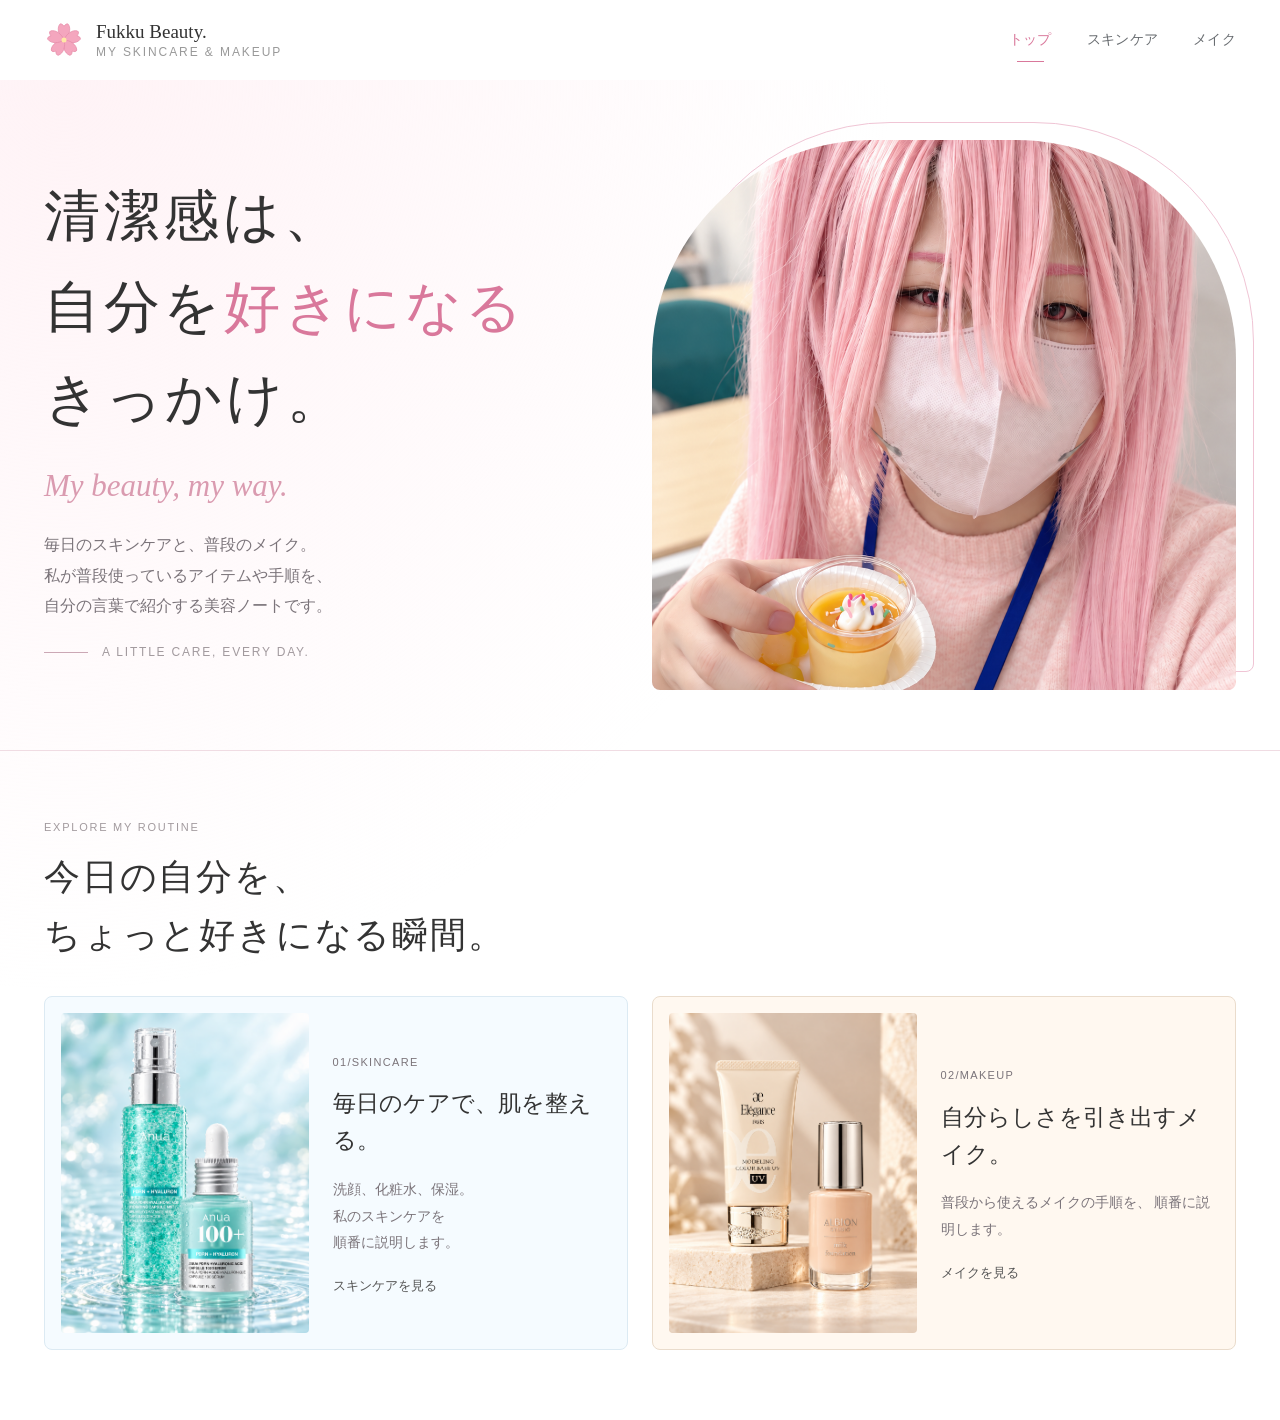
==== index.html @ 53acf256 "00" ====
<!DOCTYPE html>
<html lang="ja">
<head>
    <meta charset="UTF-8">
    <meta name="viewport" content="width=device-width, initial-scale=1.0">
    <link rel="stylesheet" href="css/style.css">
    <title>ふっくーのメイク・スキンケア</title>
</head>
<body>
    <header>
        <a href="index.html" class="site-logo">
            <img src="images/icon/sakura-mark.svg" alt="ふっくーのメイク・スキンケア" class="site-icon">
            <span class="site-text">
                <span class="site-logo__title">Fukku Beauty.</span>
                <span class="site-logo__subtitle">MY SKINCARE &amp; MAKEUP</span>
            </span>
        </a>

        <nav class="header-nav">
            <a href="index.html" class="Top is-active" aria-current="page">トップ</a>
            <a href="skinCare.html" class="skinCare">スキンケア</a>
            <a href="makeUp.html" class="makeUp">メイク</a>
        </nav>
    </header>

    <main>
        <div class="intro-area">
            <section class="intro">
                <div class="intro-text">
                    <h1 class="intro-title">清潔感は、<br>
                        自分を<span class="pink">好きになる</span><br>
                        きっかけ。
                    </h1>

                    <p class="intro-subtitle">My beauty, my way.</p>

                    <p class="intro-description">毎日のスキンケアと、普段のメイク。<br>
                        私が普段使っているアイテムや手順を、<br>
                        自分の言葉で紹介する美容ノートです。
                    </p>

                    <p class="intro-caption">A LITTLE CARE, EVERY DAY.</p>
                </div>

                <div class="intro-photo">
                    <img src="images/sakuramiku.png" alt="桜ミクの自撮り写真" class="sakuramiku">
                </div>
            </section>
        </div>

        <section class="routine">
            <p class="routine-label">EXPLORE MY ROUTINE</p>
            <h2 class="routine-title">今日の自分を、<br>ちょっと好きになる瞬間。</h2>
            <div class="routine-cards">
                <a href="skinCare.html" class="routine-skinCare">
                    <img src="images/アヌアのミストと美容液.png" alt="アヌアのミストと美容液" class="skinCare_img">

                    <div class="routine-card-text">
                        <p>01/SKINCARE</p>
                        <h3> 毎日のケアで、肌を整える。</h3>
                        <p>洗顔、化粧水、保湿。<br>
                            私のスキンケアを<br>
                            順番に説明します。
                        </p>
                        <span>スキンケアを見る</span>
                    </div>
                </a>

                <a href="makeUp.html" class="routine-makeUp">
                    <img src="images/エレガンスとアルビオンのベースメイク撮影.png" alt="メイク道具" class="makeUp_img">

                    <div class="routine-card-text">
                        <p>02/MAKEUP</p>

                        <h3>自分らしさを引き出すメイク。</h3>
                        <p>普段から使えるメイクの手順を、
                            順番に説明します。
                        </p>
                        <span>メイクを見る</span>
                    </div>
                </a>
            </div>
        </section>
    </main>
</body>
</html>
---- css/style.css ----
* {
    box-sizing: border-box; /* 幅にpaddingと枠線を含める */
}

body {
    margin: 0; /* ブラウザ標準の外側の余白を消す */
}


/*======================================================================
色指定
========================================================================*/
.pink{
    color: #d9789b;
}





/*======================================================================
ヘッダー
=====================================================================*/

.site-icon{
    width: 40px;
    height: 40px;
    flex-shrink: 0;/*横幅が足りなくても、この要素を縮めない*/
}

.site-logo{
    display: flex;
    align-items: center;/*上下の中央をそろえる*/
    gap: 12px;
    text-decoration: none;
}

.site-text {
    display: flex;
    flex-direction: column;/*文字を縦に並べる*/
    gap: 1px;
    line-height: 1.24;
}

.site-logo__title{
    font-family: Georgia,serif;
    font-size: 19px;
    font-weight: 500;
    color: #333;
}

.site-logo__subtitle{
    font-family: Arial, sans-serif;
    font-size: 12px;
    letter-spacing: 0.16em;/*文字間隔を広げる*/
    color: #999;
}

header{
    display: flex;
    justify-content: space-between;/*ロゴとナビを左右に分ける*/
    align-items: center;
    margin: 0 auto;
    height: 80px;
    padding: 0 44px;
}

.header-nav {
    display: flex;
    align-items: center;
    gap: 35px;
}

.header-nav a {
    font-family: "Yu Gothic", Meiryo, sans-serif;
    font-size: 14px;
    line-height: 1.8;
    letter-spacing: 0.02em;
    font-weight: 400;
    text-decoration: none;
    color: #686c70;
    padding: 10px 0;
    position: relative;
    border-bottom: none;
} 

.header-nav a.is-active {/* 今いるページだけ、線をピンクにする */
    color: #d9789b;
}

.header-nav a.is-active::after {/*HTMLにタグを追加せず装飾を作る仕組み。左右を18%ずつ空けるので、リンク幅の64%の短い下線になる*/
    content: "";
    position: absolute;
    bottom: 1px;
    left: 18%;
    right: 18%;
    height: 1px;
    background: #d9789b;
}

header,
.intro {
    max-width: 1298px;
    margin: 0 auto;
}
/*================================================================
メイン
===============================================================*/

main {
    background: radial-gradient(
        ellipse at 5% 0%,
        #fff3f6,
        transparent 48%
    ), #fff;
}

.intro{
    display: flex;
    align-items: center;
    gap: 48px;
    margin: 0 auto;/*全体を左右中央へ*/
    padding: 60px 44px;
}

.intro-text{
    flex: 1;/*文章の箱に、写真と間隔を除いた残りの幅を使わせる*/
}

.intro-title {
    font-family: "游明朝", "Yu Mincho", serif;
    font-weight: 500;
    font-size: 56px;
    line-height: 1.63;
    letter-spacing: 0.065em;
    color: #333;
    margin: 0 0 24px;
}

.intro-subtitle{
    font-family:Georgia,serif;
    font-style: italic;
    font-size: 31px;
    color: #da9bb0;
    margin: 0 0 20px;
}

.intro-description{
    font-family: "游ゴシック", "Meiryo", sans-serif;
    font-size: 16px;
    line-height: 1.9;
    color: #7b747a;
    margin: 26px 0 0;
}

.intro-caption{
    display: flex;
    font-family: "游ゴシック", "Meiryo", sans-serif;
    font-size: 12px;
    letter-spacing: 0.15em;
    color: #a29a9e;
    margin: 24px 0 0;
    align-items: center;
    gap: 14px;
}

.intro-caption::before {/*線と文字をFlexで横に並べて、中央をそろえる*/
    content: "";
    width: 44px;
    height: 1px;
    background: #cba8b5;
    flex-shrink: 0;
}

.intro-photo {
    width: 49%;
    position: relative;
}

.sakuramiku {
    display: block;
    width: 100%;
    height: 550px;
    position: relative;
    object-fit: cover;
    border-radius: 220px 220px 8px 8px;
    z-index: 1;
}

.intro-photo::before {
    content: "";
    position: absolute;
    inset: 0;
    border: 1px solid #f0c5d5;
    border-radius: 220px 220px 8px 8px;
    transform: translate(18px, -18px);
    pointer-events: none;
    z-index: 0;
}

.intro-area {
    border-bottom: 1px solid #f0dce3;
}

/*================================================================
ルーティン
===============================================================*/

.routine-label {
    font-family: Arial, sans-serif;
    font-size: 11px;
    letter-spacing: 0.16em;
    color: #a29a9e;
    margin: 0 0 16px;
}

.routine-title {
    font-family: "游明朝", "Yu Mincho", serif;
    font-size: 36px;
    font-weight: 500;
    line-height: 1.6;
    letter-spacing: 0.05em;
    color: #333;
    margin: 0 0 32px;
}

.routine {
    max-width: 1298px;
    margin: 0 auto;
    padding: 70px 44px;
}

/* 共通の形 */
.routine-skinCare,
.routine-makeUp {
    display: flex;
    align-items: center;
    gap: 24px;
    padding: 16px;
    border: 1px solid;
    border-radius: 8px;
    text-decoration: none;
    color: #333;
}

/* スキンケアの色 */
.routine-skinCare {
    background: #f5fbff;
    border-color: #dceaf3;
}

/* メイクの色 */
.routine-makeUp {
    background: #fff8f0;
    border-color: #eadccc;
}

.skinCare_img ,.makeUp_img {
    display: block;
    width: 45%;
    height: 320px;
    object-fit: cover;
    border-radius: 4px;
}

.routine-card-text {
    flex: 1;
}

.routine-cards {/* 2つのカードを横に並べる */
    display: flex;
    gap: 24px;
}

.routine-cards > a {/* 2つのカードに同じ割合で幅を分けて、必要なら小さく縮められるようにする */
    flex: 1;
    min-width: 0;
}

.routine-card-text{
    font-family: "Yu Gothic", Meiryo, sans-serif;
}

.routine-card-text p {
    font-size: 14px;
    line-height: 1.9;
    color: #7b747a;
    margin: 0 0 20px;
}

/* 01/SKINCARE・02/MAKEUP */
.routine-card-text p:first-child {/*:first-child親の最初の子要素であること*/
    font-size: 11px;
    letter-spacing: 0.12em;
    margin-bottom: 14px;
}

.routine-card-text h3 {
    font-family: "游明朝", "Yu Mincho", serif;
    font-size: 23px;
    font-weight: 500;
    line-height: 1.6;
    margin: 0 0 16px;
}

.routine-card-text span {
    font-size: 13px;
    color: #555;
}
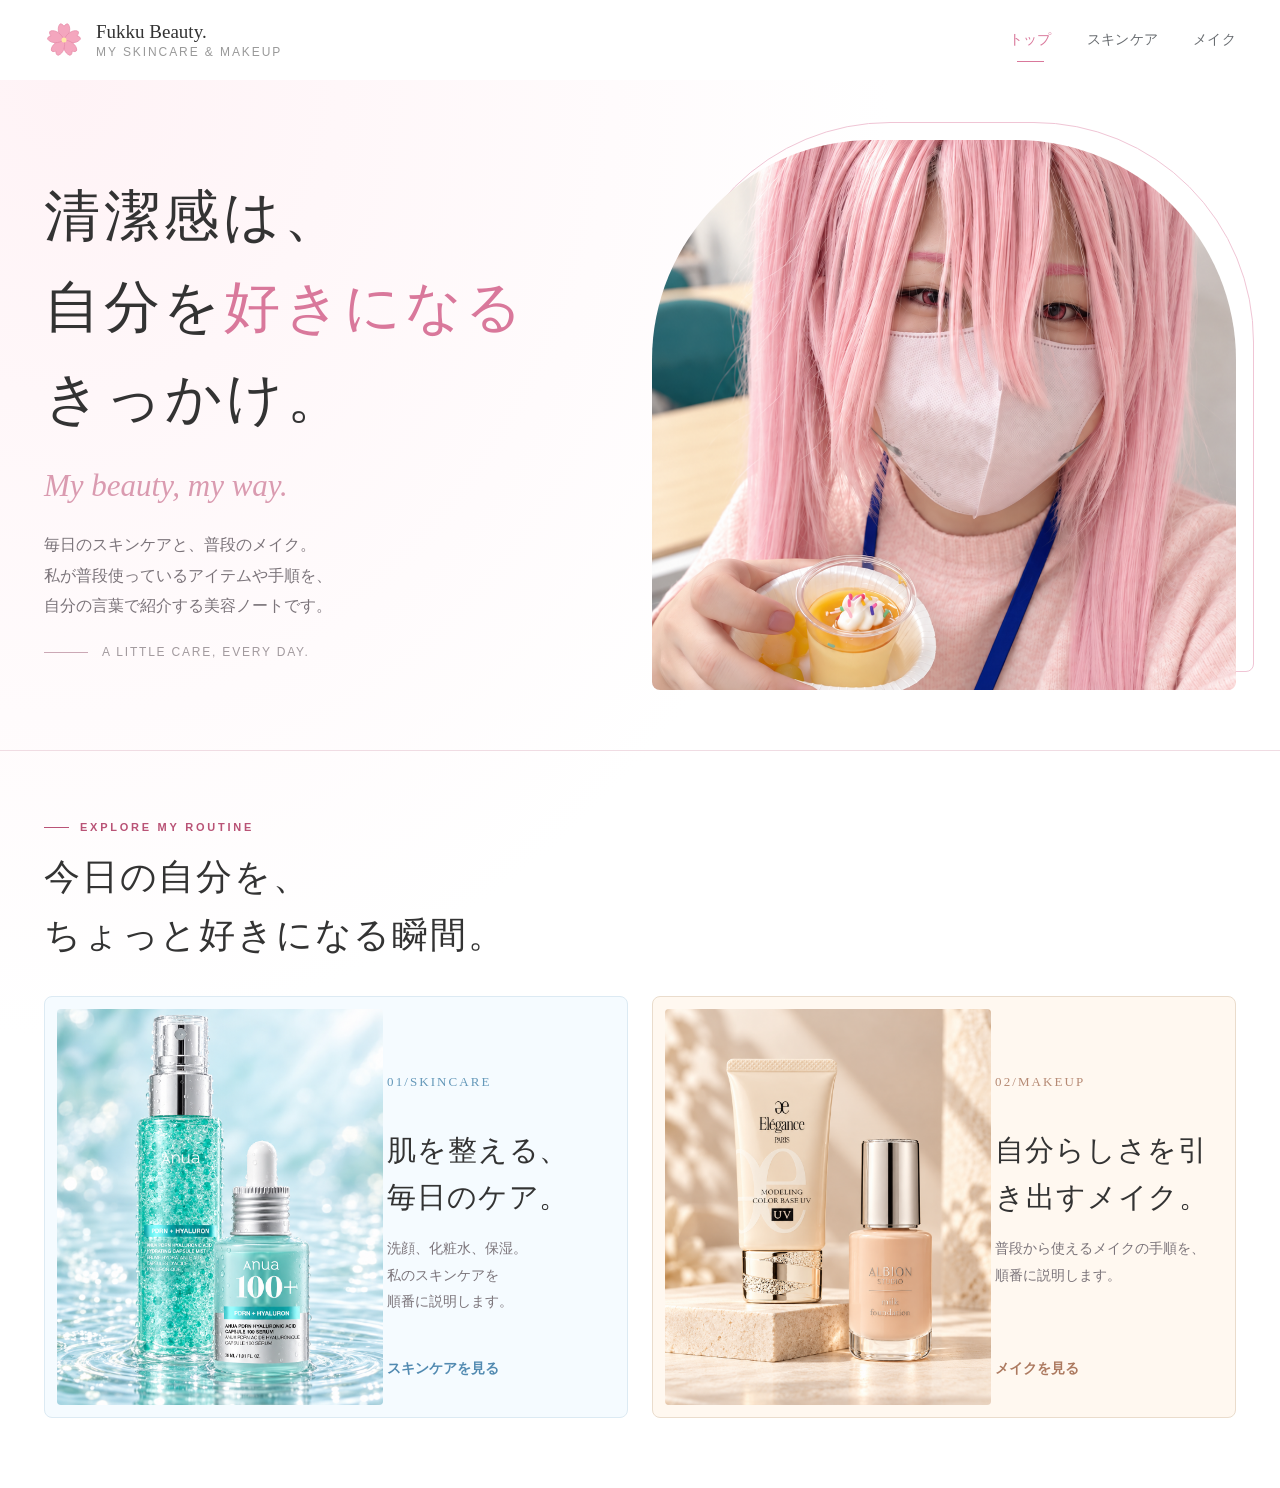
==== commit f7999ab9: "00" ====
--- a/index.html
+++ b/index.html
@@ -8,6 +8,8 @@
 </head>
 <body>
     <header>
+
+
         <a href="index.html" class="site-logo">
             <img src="images/icon/sakura-mark.svg" alt="ふっくーのメイク・スキンケア" class="site-icon">
             <span class="site-text">
@@ -21,6 +23,8 @@
             <a href="skinCare.html" class="skinCare">スキンケア</a>
             <a href="makeUp.html" class="makeUp">メイク</a>
         </nav>
+
+        
     </header>
 
     <main>
@@ -57,7 +61,7 @@
 
                     <div class="routine-card-text">
                         <p>01/SKINCARE</p>
-                        <h3> 毎日のケアで、肌を整える。</h3>
+                        <h3> 肌を整える、<br>毎日のケア。</h3>
                         <p>洗顔、化粧水、保湿。<br>
                             私のスキンケアを<br>
                             順番に説明します。
--- a/css/style.css
+++ b/css/style.css
@@ -63,6 +63,11 @@
     margin: 0 auto;
     height: 80px;
     padding: 0 44px;
+    position: sticky;
+    top: 0;
+    z-index: 10;
+    background: #fff;
+        
 }
 
 .header-nav {
@@ -207,11 +212,23 @@
 ===============================================================*/
 
 .routine-label {
+    display: flex;
+    align-items: center;
+    gap: 11px;
     font-family: Arial, sans-serif;
     font-size: 11px;
-    letter-spacing: 0.16em;
-    color: #a29a9e;
+    font-weight: 700;
+    letter-spacing: 0.25em;
+    color: #b95376;
     margin: 0 0 16px;
+}
+
+.routine-label::before {
+    content: "";
+    width: 25px;
+    height: 1px;
+    background: currentColor;
+    flex-shrink: 0;
 }
 
 .routine-title {
@@ -233,10 +250,13 @@
 /* 共通の形 */
 .routine-skinCare,
 .routine-makeUp {
-    display: flex;
-    align-items: center;
-    gap: 24px;
-    padding: 16px;
+    position: relative;
+    display: flex;
+    align-items: stretch;
+    gap: 0;
+    height: auto;
+    min-height: 405px;
+    padding: 12px;
     border: 1px solid;
     border-radius: 8px;
     text-decoration: none;
@@ -255,16 +275,25 @@
     border-color: #eadccc;
 }
 
-.skinCare_img ,.makeUp_img {
-    display: block;
-    width: 45%;
-    height: 320px;
+.skinCare_img,
+.makeUp_img {
+    position: absolute;
+    top: 12px;
+    left: 12px;
+    width: calc(58% - 12px);
+    height: calc(100% - 24px);
     object-fit: cover;
     border-radius: 4px;
 }
-
 .routine-card-text {
     flex: 1;
+    min-width: 0;
+    margin-left: 57%;
+    padding: 61px 8px 27px 12px;
+    display: flex;
+    flex-direction: column;
+    align-items: flex-start;
+    font-family: "Yu Gothic", Meiryo, sans-serif;
 }
 
 .routine-cards {/* 2つのカードを横に並べる */
@@ -290,20 +319,45 @@
 
 /* 01/SKINCARE・02/MAKEUP */
 .routine-card-text p:first-child {/*:first-child親の最初の子要素であること*/
-    font-size: 11px;
-    letter-spacing: 0.12em;
+    font-family: Georgia, serif;
+    font-size: 13px;
+    letter-spacing: 0.16em;
     margin-bottom: 14px;
 }
 
 .routine-card-text h3 {
     font-family: "游明朝", "Yu Mincho", serif;
-    font-size: 23px;
+    font-size: clamp(24px, 2.3vw, 32px);
     font-weight: 500;
     line-height: 1.6;
-    margin: 0 0 16px;
-}
-
+    letter-spacing: 0.03em;
+    margin: 18px 0 14px;
+}
+
+/* 共通の文字サイズと太さ */
 .routine-card-text span {
-    font-size: 13px;
-    color: #555;
+    font-size: 14px;
+    font-weight: 700;
+    margin-top: auto;
+    padding-top: 25px;
+}
+
+/* スキンケア：青 */
+.routine-skinCare .routine-card-text span {
+    color: #518ab1;
+}
+
+/* メイク：茶色 */
+.routine-makeUp .routine-card-text span {
+    color: #ac795f;
+}
+
+/* 01 / SKINCARE：青 */
+.routine-skinCare .routine-card-text p:first-child {
+    color: #6498b9;
+}
+
+/* 02 / MAKEUP：茶色 */
+.routine-makeUp .routine-card-text p:first-child {
+    color: #b68a74;
 }
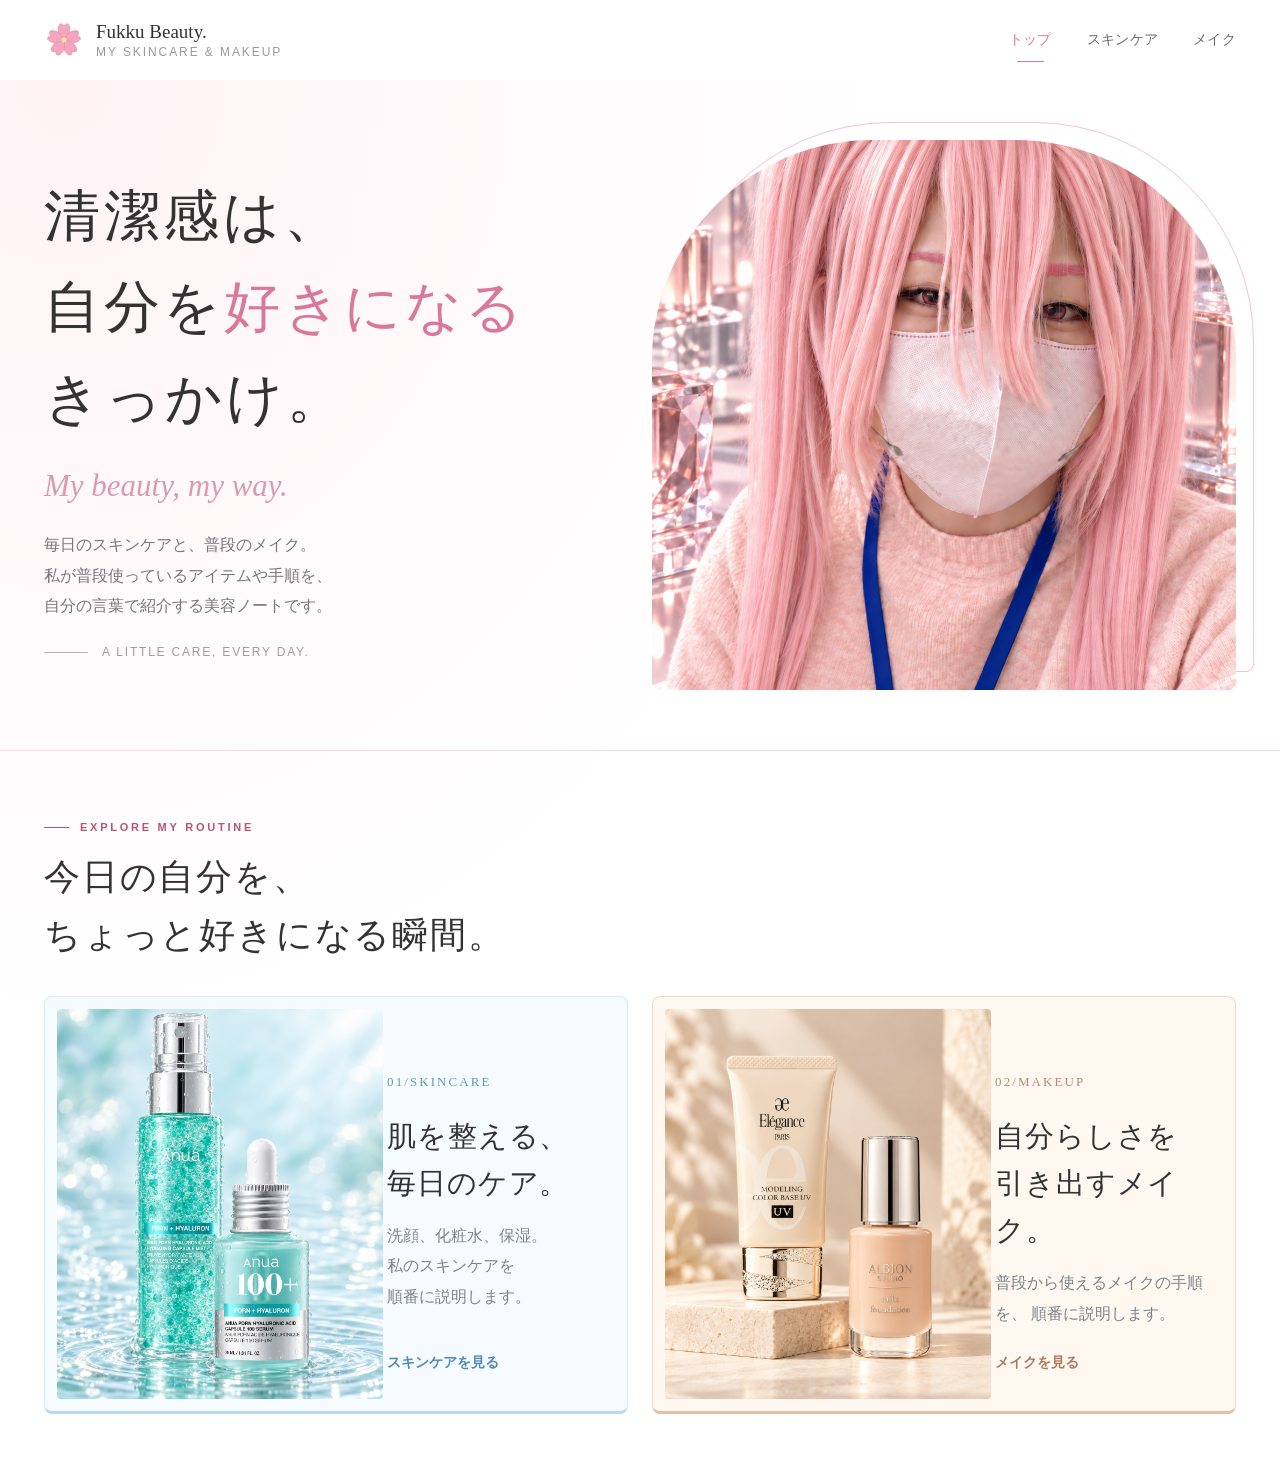
==== commit ae3cc532: "0" ====
--- a/index.html
+++ b/index.html
@@ -76,7 +76,7 @@
                     <div class="routine-card-text">
                         <p>02/MAKEUP</p>
 
-                        <h3>自分らしさを引き出すメイク。</h3>
+                        <h3>自分らしさを<br>引き出すメイク。</h3>
                         <p>普段から使えるメイクの手順を、
                             順番に説明します。
                         </p>
--- a/css/style.css
+++ b/css/style.css
@@ -261,18 +261,28 @@
     border-radius: 8px;
     text-decoration: none;
     color: #333;
-}
-
-/* スキンケアの色 */
+    transition: box-shadow 0.3s, transform 0.3s;
+}
+
+.routine-skinCare:hover,
+.routine-makeUp:hover {
+    transform: translateY(-6px);
+    box-shadow: 0 20px 55px rgba(69, 55, 65, 0.075);
+}/*:hover：マウスが乗っているとき
+translateY(-6px)：上に6px動かす
+box-shadow：薄く広がる影を付ける
+transition：変化を0.3秒かけて滑らかにする*/
+
 .routine-skinCare {
     background: #f5fbff;
     border-color: #dceaf3;
-}
-
-/* メイクの色 */
+    border-bottom: 3px solid #b7daec;
+}
+
 .routine-makeUp {
     background: #fff8f0;
     border-color: #eadccc;
+    border-bottom: 3px solid #e5bda8;
 }
 
 .skinCare_img,
@@ -311,10 +321,10 @@
 }
 
 .routine-card-text p {
-    font-size: 14px;
+    font-size: 16px;
     line-height: 1.9;
-    color: #7b747a;
-    margin: 0 0 20px;
+    color: #7c858b;
+    margin: 0;
 }
 
 /* 01/SKINCARE・02/MAKEUP */
@@ -322,7 +332,7 @@
     font-family: Georgia, serif;
     font-size: 13px;
     letter-spacing: 0.16em;
-    margin-bottom: 14px;
+    margin-bottom: 0;
 }
 
 .routine-card-text h3 {
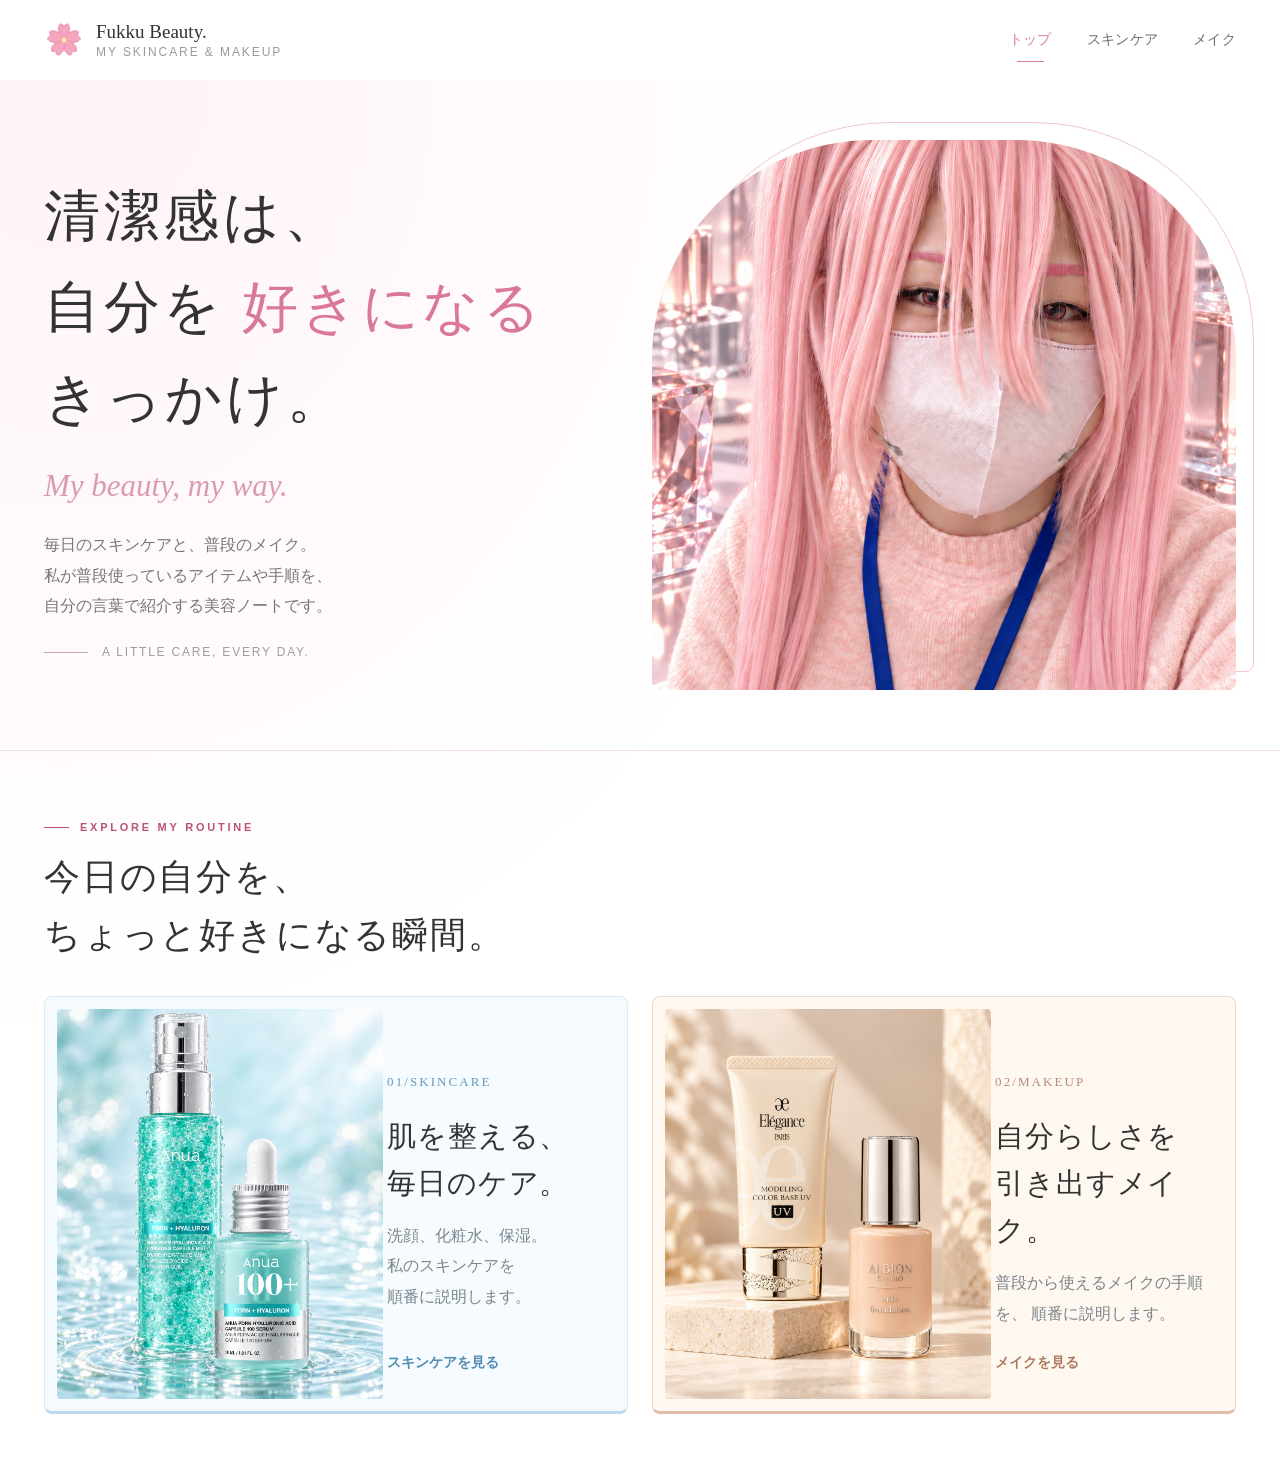
==== commit 87820991: "00" ====
--- a/index.html
+++ b/index.html
@@ -1,90 +1,127 @@
 <!DOCTYPE html>
 <html lang="ja">
-<head>
-    <meta charset="UTF-8">
-    <meta name="viewport" content="width=device-width, initial-scale=1.0">
-    <link rel="stylesheet" href="css/style.css">
-    <title>ふっくーのメイク・スキンケア</title>
-</head>
-<body>
-    <header>
-
-
-        <a href="index.html" class="site-logo">
-            <img src="images/icon/sakura-mark.svg" alt="ふっくーのメイク・スキンケア" class="site-icon">
-            <span class="site-text">
-                <span class="site-logo__title">Fukku Beauty.</span>
-                <span class="site-logo__subtitle">MY SKINCARE &amp; MAKEUP</span>
-            </span>
-        </a>
-
-        <nav class="header-nav">
-            <a href="index.html" class="Top is-active" aria-current="page">トップ</a>
-            <a href="skinCare.html" class="skinCare">スキンケア</a>
-            <a href="makeUp.html" class="makeUp">メイク</a>
-        </nav>
-
-        
-    </header>
-
-    <main>
-        <div class="intro-area">
-            <section class="intro">
-                <div class="intro-text">
-                    <h1 class="intro-title">清潔感は、<br>
-                        自分を<span class="pink">好きになる</span><br>
-                        きっかけ。
-                    </h1>
-
-                    <p class="intro-subtitle">My beauty, my way.</p>
-
-                    <p class="intro-description">毎日のスキンケアと、普段のメイク。<br>
-                        私が普段使っているアイテムや手順を、<br>
-                        自分の言葉で紹介する美容ノートです。
-                    </p>
-
-                    <p class="intro-caption">A LITTLE CARE, EVERY DAY.</p>
-                </div>
-
-                <div class="intro-photo">
-                    <img src="images/sakuramiku.png" alt="桜ミクの自撮り写真" class="sakuramiku">
+    <head>
+        <meta charset="UTF-8">
+        <meta name="viewport" content="width=device-width, initial-scale=1.0">
+        <link rel="stylesheet" href="css/style.css">
+        <link rel="stylesheet" href="css/header.css">
+        <title>
+            ふっくーのメイク・スキンケア
+        </title>
+    </head>
+    <body>
+        <header>
+            <a href="index.html" class="site-logo">
+                <img src="images/icon/sakura-mark.svg" alt="ふっくーのメイク・スキンケア" class="site-icon">
+                <span class="site-text">
+                    <span class="site-logo__title">
+                        Fukku Beauty.
+                    </span>
+                    <span class="site-logo__subtitle">
+                        MY SKINCARE &amp; MAKEUP
+                    </span>
+                </span>
+            </a>
+            <nav class="header-nav">
+                <a href="index.html" class="Top is-active" aria-current="page">
+                    トップ
+                </a>
+                <a href="skinCare.html" class="skinCare">
+                    スキンケア
+                </a>
+                <a href="makeUp.html" class="makeUp">
+                    メイク
+                </a>
+            </nav>
+        </header>
+        <main>
+            <div class="intro-area">
+                <section class="intro">
+                    <div class="intro-text">
+                        <h1 class="intro-title">
+                            清潔感は、
+                            <br>
+                            自分を
+                            <span class="pink">
+                                好きになる
+                            </span>
+                            <br>
+                            きっかけ。
+                        </h1>
+                        <p class="intro-subtitle">
+                            My beauty, my way.
+                        </p>
+                        <p class="intro-description">
+                            毎日のスキンケアと、普段のメイク。
+                            <br>
+                            私が普段使っているアイテムや手順を、
+                            <br>
+                            自分の言葉で紹介する美容ノートです。
+                        </p>
+                        <p class="intro-caption">
+                            A LITTLE CARE, EVERY DAY.
+                        </p>
+                    </div>
+                    <div class="intro-photo">
+                        <img src="images/sakuramiku.png" alt="桜ミクの自撮り写真" class="sakuramiku">
+                    </div>
+                </section>
+            </div>
+            <section class="routine">
+                <p class="routine-label">
+                    EXPLORE MY ROUTINE
+                </p>
+                <h2 class="routine-title">
+                    今日の自分を、
+                    <br>
+                    ちょっと好きになる瞬間。
+                </h2>
+                <div class="routine-cards">
+                    <a href="skinCare.html" class="routine-skinCare">
+                        <img src="images/アヌアのミストと美容液.png" alt="アヌアのミストと美容液" class="skinCare_img">
+                        <div class="routine-card-text">
+                            <p>
+                                01/SKINCARE
+                            </p>
+                            <h3>
+                                肌を整える、
+                                <br>
+                                毎日のケア。
+                            </h3>
+                            <p>
+                                洗顔、化粧水、保湿。
+                                <br>
+                                私のスキンケアを
+                                <br>
+                                順番に説明します。
+                            </p>
+                            <span>
+                                スキンケアを見る
+                            </span>
+                        </div>
+                    </a>
+                    <a href="makeUp.html" class="routine-makeUp">
+                        <img src="images/エレガンスとアルビオンのベースメイク撮影.png" alt="メイク道具" class="makeUp_img">
+                        <div class="routine-card-text">
+                            <p>
+                                02/MAKEUP
+                            </p>
+                            <h3>
+                                自分らしさを
+                                <br>
+                                引き出すメイク。
+                            </h3>
+                            <p>
+                                普段から使えるメイクの手順を、
+                                順番に説明します。
+                            </p>
+                            <span>
+                                メイクを見る
+                            </span>
+                        </div>
+                    </a>
                 </div>
             </section>
-        </div>
-
-        <section class="routine">
-            <p class="routine-label">EXPLORE MY ROUTINE</p>
-            <h2 class="routine-title">今日の自分を、<br>ちょっと好きになる瞬間。</h2>
-            <div class="routine-cards">
-                <a href="skinCare.html" class="routine-skinCare">
-                    <img src="images/アヌアのミストと美容液.png" alt="アヌアのミストと美容液" class="skinCare_img">
-
-                    <div class="routine-card-text">
-                        <p>01/SKINCARE</p>
-                        <h3> 肌を整える、<br>毎日のケア。</h3>
-                        <p>洗顔、化粧水、保湿。<br>
-                            私のスキンケアを<br>
-                            順番に説明します。
-                        </p>
-                        <span>スキンケアを見る</span>
-                    </div>
-                </a>
-
-                <a href="makeUp.html" class="routine-makeUp">
-                    <img src="images/エレガンスとアルビオンのベースメイク撮影.png" alt="メイク道具" class="makeUp_img">
-
-                    <div class="routine-card-text">
-                        <p>02/MAKEUP</p>
-
-                        <h3>自分らしさを<br>引き出すメイク。</h3>
-                        <p>普段から使えるメイクの手順を、
-                            順番に説明します。
-                        </p>
-                        <span>メイクを見る</span>
-                    </div>
-                </a>
-            </div>
-        </section>
-    </main>
-</body>
+        </main>
+    </body>
 </html>
--- a/css/style.css
+++ b/css/style.css
@@ -5,109 +5,14 @@
 body {
     margin: 0; /* ブラウザ標準の外側の余白を消す */
 }
-
 
 /*======================================================================
 色指定
 ========================================================================*/
-.pink{
+.pink {
     color: #d9789b;
 }
 
-
-
-
-
-/*======================================================================
-ヘッダー
-=====================================================================*/
-
-.site-icon{
-    width: 40px;
-    height: 40px;
-    flex-shrink: 0;/*横幅が足りなくても、この要素を縮めない*/
-}
-
-.site-logo{
-    display: flex;
-    align-items: center;/*上下の中央をそろえる*/
-    gap: 12px;
-    text-decoration: none;
-}
-
-.site-text {
-    display: flex;
-    flex-direction: column;/*文字を縦に並べる*/
-    gap: 1px;
-    line-height: 1.24;
-}
-
-.site-logo__title{
-    font-family: Georgia,serif;
-    font-size: 19px;
-    font-weight: 500;
-    color: #333;
-}
-
-.site-logo__subtitle{
-    font-family: Arial, sans-serif;
-    font-size: 12px;
-    letter-spacing: 0.16em;/*文字間隔を広げる*/
-    color: #999;
-}
-
-header{
-    display: flex;
-    justify-content: space-between;/*ロゴとナビを左右に分ける*/
-    align-items: center;
-    margin: 0 auto;
-    height: 80px;
-    padding: 0 44px;
-    position: sticky;
-    top: 0;
-    z-index: 10;
-    background: #fff;
-        
-}
-
-.header-nav {
-    display: flex;
-    align-items: center;
-    gap: 35px;
-}
-
-.header-nav a {
-    font-family: "Yu Gothic", Meiryo, sans-serif;
-    font-size: 14px;
-    line-height: 1.8;
-    letter-spacing: 0.02em;
-    font-weight: 400;
-    text-decoration: none;
-    color: #686c70;
-    padding: 10px 0;
-    position: relative;
-    border-bottom: none;
-} 
-
-.header-nav a.is-active {/* 今いるページだけ、線をピンクにする */
-    color: #d9789b;
-}
-
-.header-nav a.is-active::after {/*HTMLにタグを追加せず装飾を作る仕組み。左右を18%ずつ空けるので、リンク幅の64%の短い下線になる*/
-    content: "";
-    position: absolute;
-    bottom: 1px;
-    left: 18%;
-    right: 18%;
-    height: 1px;
-    background: #d9789b;
-}
-
-header,
-.intro {
-    max-width: 1298px;
-    margin: 0 auto;
-}
 /*================================================================
 メイン
 ===============================================================*/
@@ -120,16 +25,16 @@
     ), #fff;
 }
 
-.intro{
+.intro {
     display: flex;
     align-items: center;
     gap: 48px;
-    margin: 0 auto;/*全体を左右中央へ*/
+    margin: 0 auto; /*全体を左右中央へ*/
     padding: 60px 44px;
 }
 
-.intro-text{
-    flex: 1;/*文章の箱に、写真と間隔を除いた残りの幅を使わせる*/
+.intro-text {
+    flex: 1; /*文章の箱に、写真と間隔を除いた残りの幅を使わせる*/
 }
 
 .intro-title {
@@ -142,15 +47,15 @@
     margin: 0 0 24px;
 }
 
-.intro-subtitle{
-    font-family:Georgia,serif;
+.intro-subtitle {
+    font-family: Georgia, serif;
     font-style: italic;
     font-size: 31px;
     color: #da9bb0;
     margin: 0 0 20px;
 }
 
-.intro-description{
+.intro-description {
     font-family: "游ゴシック", "Meiryo", sans-serif;
     font-size: 16px;
     line-height: 1.9;
@@ -158,7 +63,7 @@
     margin: 26px 0 0;
 }
 
-.intro-caption{
+.intro-caption {
     display: flex;
     font-family: "游ゴシック", "Meiryo", sans-serif;
     font-size: 12px;
@@ -169,7 +74,7 @@
     gap: 14px;
 }
 
-.intro-caption::before {/*線と文字をFlexで横に並べて、中央をそろえる*/
+.intro-caption::before { /*線と文字をFlexで横に並べて、中央をそろえる*/
     content: "";
     width: 44px;
     height: 1px;
@@ -268,7 +173,7 @@
 .routine-makeUp:hover {
     transform: translateY(-6px);
     box-shadow: 0 20px 55px rgba(69, 55, 65, 0.075);
-}/*:hover：マウスが乗っているとき
+} /*:hover：マウスが乗っているとき
 translateY(-6px)：上に6px動かす
 box-shadow：薄く広がる影を付ける
 transition：変化を0.3秒かけて滑らかにする*/
@@ -295,6 +200,7 @@
     object-fit: cover;
     border-radius: 4px;
 }
+
 .routine-card-text {
     flex: 1;
     min-width: 0;
@@ -306,17 +212,17 @@
     font-family: "Yu Gothic", Meiryo, sans-serif;
 }
 
-.routine-cards {/* 2つのカードを横に並べる */
+.routine-cards { /* 2つのカードを横に並べる */
     display: flex;
     gap: 24px;
 }
 
-.routine-cards > a {/* 2つのカードに同じ割合で幅を分けて、必要なら小さく縮められるようにする */
+.routine-cards > a { /* 2つのカードに同じ割合で幅を分けて、必要なら小さく縮められるようにする */
     flex: 1;
     min-width: 0;
 }
 
-.routine-card-text{
+.routine-card-text {
     font-family: "Yu Gothic", Meiryo, sans-serif;
 }
 
@@ -328,7 +234,7 @@
 }
 
 /* 01/SKINCARE・02/MAKEUP */
-.routine-card-text p:first-child {/*:first-child親の最初の子要素であること*/
+.routine-card-text p:first-child { /*:first-child親の最初の子要素であること*/
     font-family: Georgia, serif;
     font-size: 13px;
     letter-spacing: 0.16em;
@@ -370,4 +276,4 @@
 /* 02 / MAKEUP：茶色 */
 .routine-makeUp .routine-card-text p:first-child {
     color: #b68a74;
-}+}
--- a/css/header.css
+++ b/css/header.css
@@ -0,0 +1,89 @@
+/*======================================================================
+ヘッダー
+=====================================================================*/
+
+.site-icon {
+    width: 40px;
+    height: 40px;
+    flex-shrink: 0; /*横幅が足りなくても、この要素を縮めない*/
+}
+
+.site-logo {
+    display: flex;
+    align-items: center; /*上下の中央をそろえる*/
+    gap: 12px;
+    text-decoration: none;
+}
+
+.site-text {
+    display: flex;
+    flex-direction: column; /*文字を縦に並べる*/
+    gap: 1px;
+    line-height: 1.24;
+}
+
+.site-logo__title {
+    font-family: Georgia, serif;
+    font-size: 19px;
+    font-weight: 500;
+    color: #333;
+}
+
+.site-logo__subtitle {
+    font-family: Arial, sans-serif;
+    font-size: 12px;
+    letter-spacing: 0.16em; /*文字間隔を広げる*/
+    color: #999;
+}
+
+header {
+    display: flex;
+    justify-content: space-between; /*ロゴとナビを左右に分ける*/
+    align-items: center;
+    margin: 0 auto;
+    height: 80px;
+    padding: 0 44px;
+    position: sticky;
+    top: 0;
+    z-index: 10;
+    background: #fff;
+}
+
+.header-nav {
+    display: flex;
+    align-items: center;
+    gap: 35px;
+}
+
+.header-nav a {
+    font-family: "Yu Gothic", Meiryo, sans-serif;
+    font-size: 14px;
+    line-height: 1.8;
+    letter-spacing: 0.02em;
+    font-weight: 400;
+    text-decoration: none;
+    color: #686c70;
+    padding: 10px 0;
+    position: relative;
+    border-bottom: none;
+}
+
+.header-nav a.is-active { /* 今いるページだけ、線をピンクにする */
+    color: #d9789b;
+}
+
+.header-nav a.is-active::after { /*HTMLにタグを追加せず装飾を作る仕組み。左右を18%ずつ空けるので、リンク幅の64%の短い下線になる*/
+    content: "";
+    position: absolute;
+    bottom: 1px;
+    left: 18%;
+    right: 18%;
+    height: 1px;
+    background: #d9789b;
+}
+
+header,
+.intro {
+    max-width: 1298px;
+    margin: 0 auto;
+}
